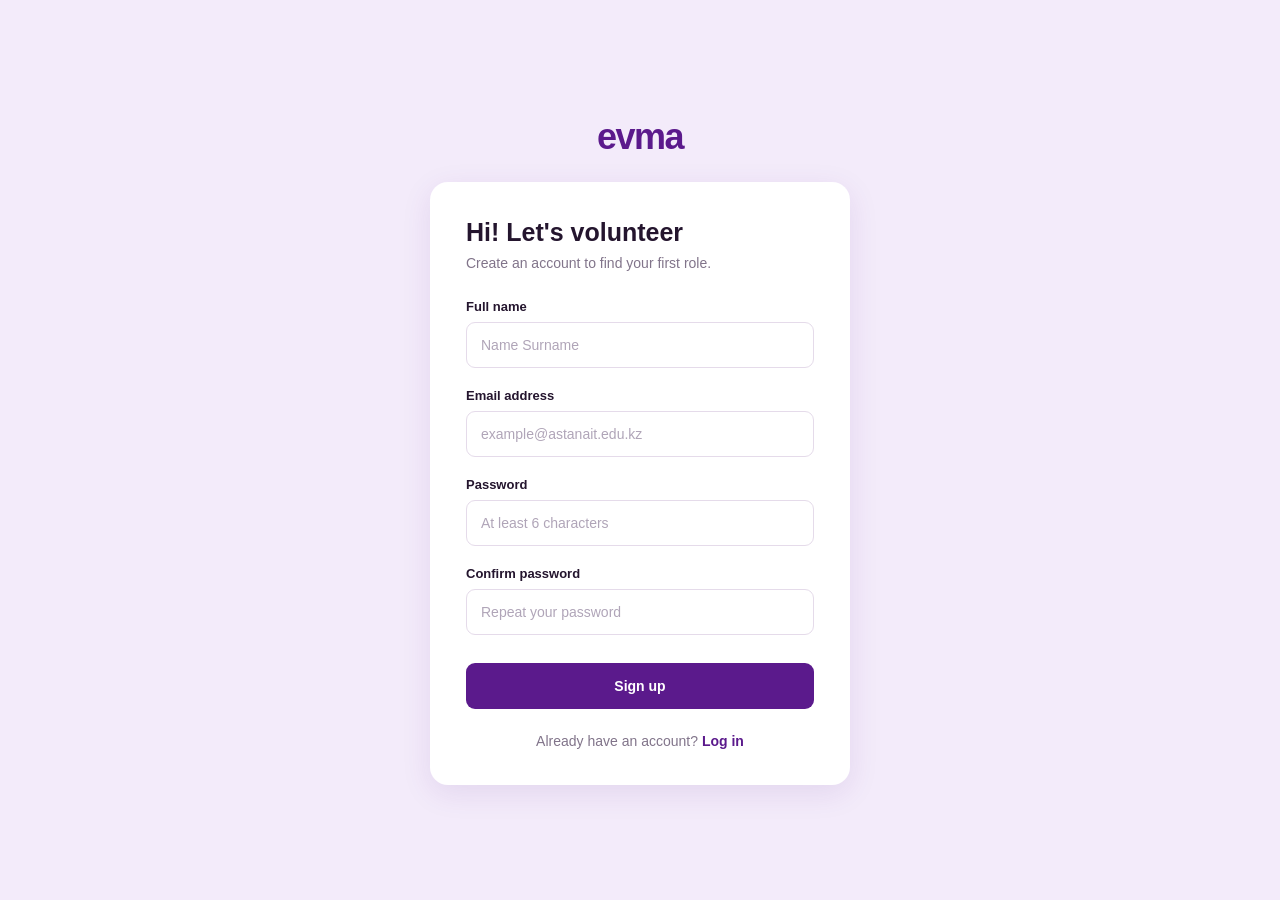
==== frontend/signup.html @ 5e5b19be "Add frontend pages and authentication" ====
<!DOCTYPE html>
<html lang="en">

<head>
    <meta charset="UTF-8">
    <meta name="viewport" content="width=device-width, initial-scale=1.0">

    <title>EVMA — Sign Up</title>

    <link rel="stylesheet" href="style.css">
</head>

<body>

    <main class="login-container">

        <!-- Logo -->
        <div class="logo">
            evma
        </div>

        <!-- Registration form -->
        <section class="login-card">

            <h1>Hi! Let's volunteer</h1>

            <p>Create an account to find your first role.</p>

            <form id="signup-form">

                <!-- Full name -->
                <div class="form-group">

                    <label for="name">Full name</label>

                    <input
                        type="text"
                        id="name"
                        name="full_name"
                        placeholder="Name Surname"
                        autocomplete="name"
                        minlength="2"
                        required
                    >

                </div>

                <!-- Email -->
                <div class="form-group">

                    <label for="email">Email address</label>

                    <input
                        type="email"
                        id="email"
                        name="email"
                        placeholder="example@astanait.edu.kz"
                        autocomplete="email"
                        required
                    >

                </div>

                <!-- Password -->
                <div class="form-group">

                    <label for="password">Password</label>

                    <input
                        type="password"
                        id="password"
                        name="password"
                        placeholder="At least 6 characters"
                        autocomplete="new-password"
                        minlength="6"
                        required
                    >

                </div>

                <!-- Confirm password -->
                <div class="form-group">

                    <label for="confirm-password">Confirm password</label>

                    <input
                        type="password"
                        id="confirm-password"
                        name="confirm_password"
                        placeholder="Repeat your password"
                        autocomplete="new-password"
                        minlength="6"
                        required
                    >

                </div>

                <!-- Submit button -->
                <button type="submit">
                    Sign up
                </button>

            </form>

            <!-- Login link -->
            <p class="signup-link">
                Already have an account?
                <a href="index.html">Log in</a>
            </p>

        </section>

    </main>

</body>

</html>
---- frontend/style.css ----
/* =================================
   EVMA — GLOBAL STYLES
================================= */

/* 1. Color palette */

:root {
    --bg: #f3ebfa;
    --card: #ffffff;

    --primary: #5b1a8c;
    --primary-hover: #471270;
    --secondary: #eadcf5;

    --text: #24152e;
    --muted: #81748a;

    --border: #e5dbea;

    --success: #329b70;
    --error: #d64545;

    --shadow: 0 8px 30px rgba(91, 26, 140, 0.10);
}


/* 2. Reset */

* {
    margin: 0;
    padding: 0;
    box-sizing: border-box;
}


/* 3. Main page */

html {
    min-height: 100%;
}

body {
    min-height: 100vh;
    font-family: "Segoe UI", Arial, sans-serif;
    background-color: var(--bg);
    color: var(--text);
}


/* 4. Login layout */

.login-container {
    min-height: 100vh;

    display: flex;
    flex-direction: column;
    align-items: center;
    justify-content: center;

    padding: 40px 20px;
}


/* 5. Logo */

.logo {
    font-size: 36px;
    font-weight: 800;
    letter-spacing: -1.5px;

    color: var(--primary);

    margin-bottom: 24px;
}


/* 6. Login card */

.login-card {
    width: 100%;
    max-width: 420px;

    background-color: var(--card);

    padding: 36px;

    border-radius: 18px;

    box-shadow: var(--shadow);
}


/* 7. Headings */

.login-card h1 {
    font-size: 25px;
    font-weight: 700;

    margin-bottom: 8px;
}

.login-card > p {
    font-size: 14px;
    color: var(--muted);

    margin-bottom: 28px;
}


/* 8. Form */

.form-group {
    display: flex;
    flex-direction: column;

    margin-bottom: 20px;
}

.form-group label {
    font-size: 13px;
    font-weight: 600;

    margin-bottom: 8px;
}

.form-group input {
    width: 100%;
    height: 46px;

    padding: 0 14px;

    border: 1px solid var(--border);
    border-radius: 9px;

    background-color: #ffffff;

    font-family: inherit;
    font-size: 14px;

    color: var(--text);

    outline: none;

    transition: border-color 0.2s, box-shadow 0.2s;
}

.form-group input::placeholder {
    color: #b0a5b8;
}

.form-group input:focus {
    border-color: var(--primary);

    box-shadow: 0 0 0 3px rgba(91, 26, 140, 0.10);
}


/* 9. Button */

button {
    width: 100%;
    height: 46px;

    margin-top: 8px;

    border: none;
    border-radius: 9px;

    background-color: var(--primary);
    color: #ffffff;

    font-family: inherit;
    font-size: 14px;
    font-weight: 600;

    cursor: pointer;

    transition: background-color 0.2s, transform 0.2s;
}

button:hover {
    background-color: var(--primary-hover);
}

button:active {
    transform: scale(0.98);
}


/* 10. Sign up link */

.signup-link {
    text-align: center;

    font-size: 13px;
    color: var(--muted);

    margin-top: 24px;
    margin-bottom: 0 !important;
}

.signup-link a {
    color: var(--primary);
    font-weight: 600;

    text-decoration: none;
}

.signup-link a:hover {
    text-decoration: underline;
}


/* 11. Responsive design */

@media (max-width: 480px) {

    .login-container {
        padding: 24px 16px;
    }

    .login-card {
        padding: 28px 22px;
    }

    .logo {
        font-size: 32px;
    }

    .login-card h1 {
        font-size: 22px;
    }
}
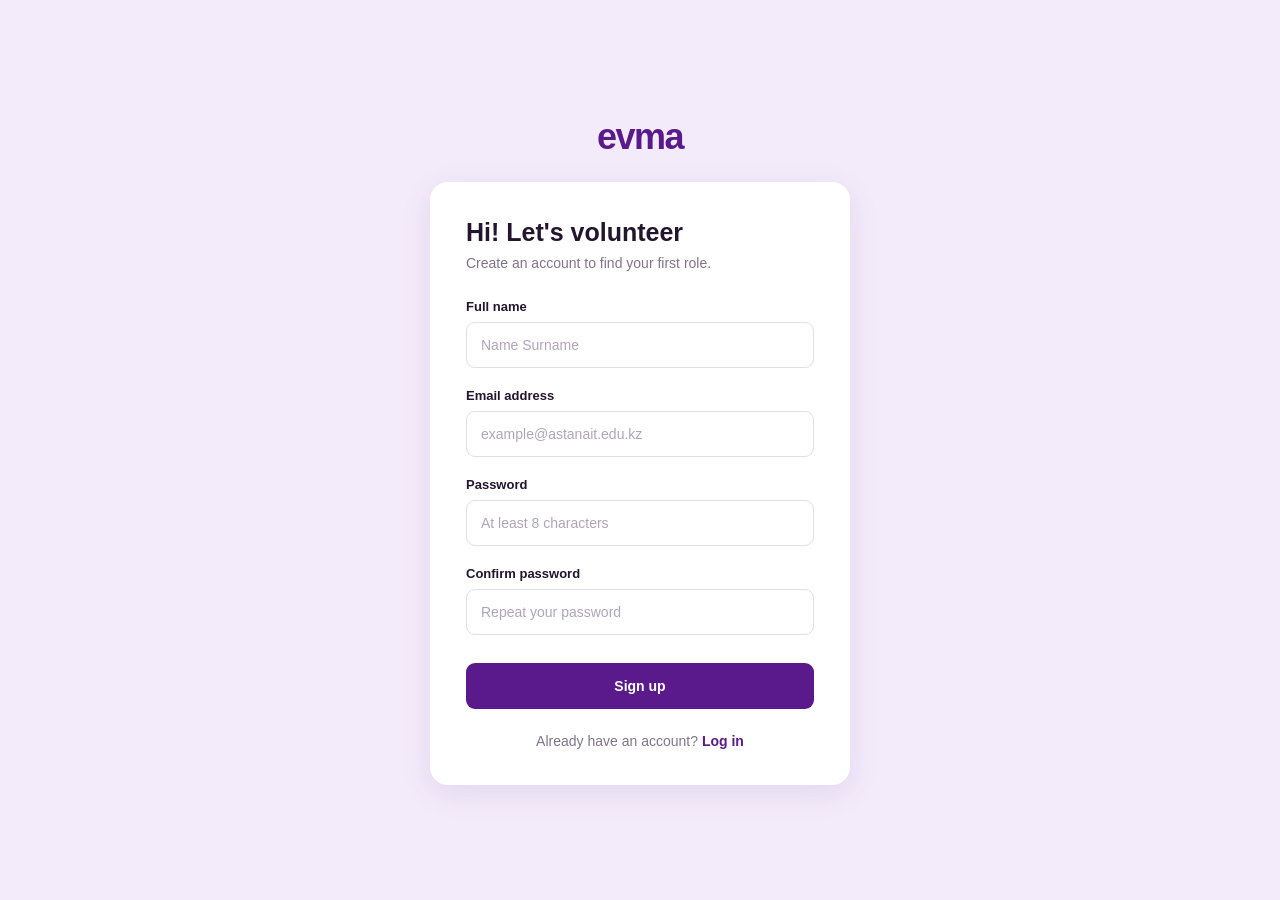
==== commit 7b4dcc92: "Add validation and js" ====
--- a/frontend/signup.html
+++ b/frontend/signup.html
@@ -9,25 +9,24 @@
     <title>EVMA — Sign Up</title>
 
     <link rel="stylesheet" href="style.css">
+    <script src="js/auth.js" defer></script>
 </head>
 
 <body>
 
     <main class="login-container">
 
-        <!-- Logo -->
         <div class="logo">
             evma
         </div>
 
-        <!-- Registration form -->
         <section class="login-card">
 
             <h1>Hi! Let's volunteer</h1>
 
             <p>Create an account to find your first role.</p>
 
-            <form id="signup-form">
+            <form id="signup-form" novalidate>
 
                 <!-- Full name -->
                 <div class="form-group">
@@ -43,6 +42,8 @@
                         minlength="2"
                         required
                     >
+
+                    <small class="error-message" id="name-error"></small>
 
                 </div>
 
@@ -60,6 +61,8 @@
                         required
                     >
 
+                    <small class="error-message" id="email-error"></small>
+
                 </div>
 
                 <!-- Password -->
@@ -71,11 +74,13 @@
                         type="password"
                         id="password"
                         name="password"
-                        placeholder="At least 6 characters"
+                        placeholder="At least 8 characters"
                         autocomplete="new-password"
-                        minlength="6"
+                        minlength="8"
                         required
                     >
+
+                    <small class="error-message" id="password-error"></small>
 
                 </div>
 
@@ -90,9 +95,10 @@
                         name="confirm_password"
                         placeholder="Repeat your password"
                         autocomplete="new-password"
-                        minlength="6"
                         required
                     >
+
+                    <small class="error-message" id="confirm-password-error"></small>
 
                 </div>
 
--- a/frontend/style.css
+++ b/frontend/style.css
@@ -232,3 +232,29 @@
         font-size: 22px;
     }
 }
+
+
+/* FORM VALIDATION */
+
+.error-message {
+  display: block;
+  color: #d64545;
+  font-size: 12px;
+  margin-top: 5px;
+  min-height: 0;
+}
+
+.error-message:empty {
+  display: none;
+}
+
+.form-group input.input-error {
+  border: 1px solid #d64545;
+  background-color: #fffafa;
+}
+
+.form-group input.input-error:focus {
+  outline: none;
+  border-color: #d64545;
+  box-shadow: 0 0 0 3px rgba(214, 69, 69, 0.1);
+}
